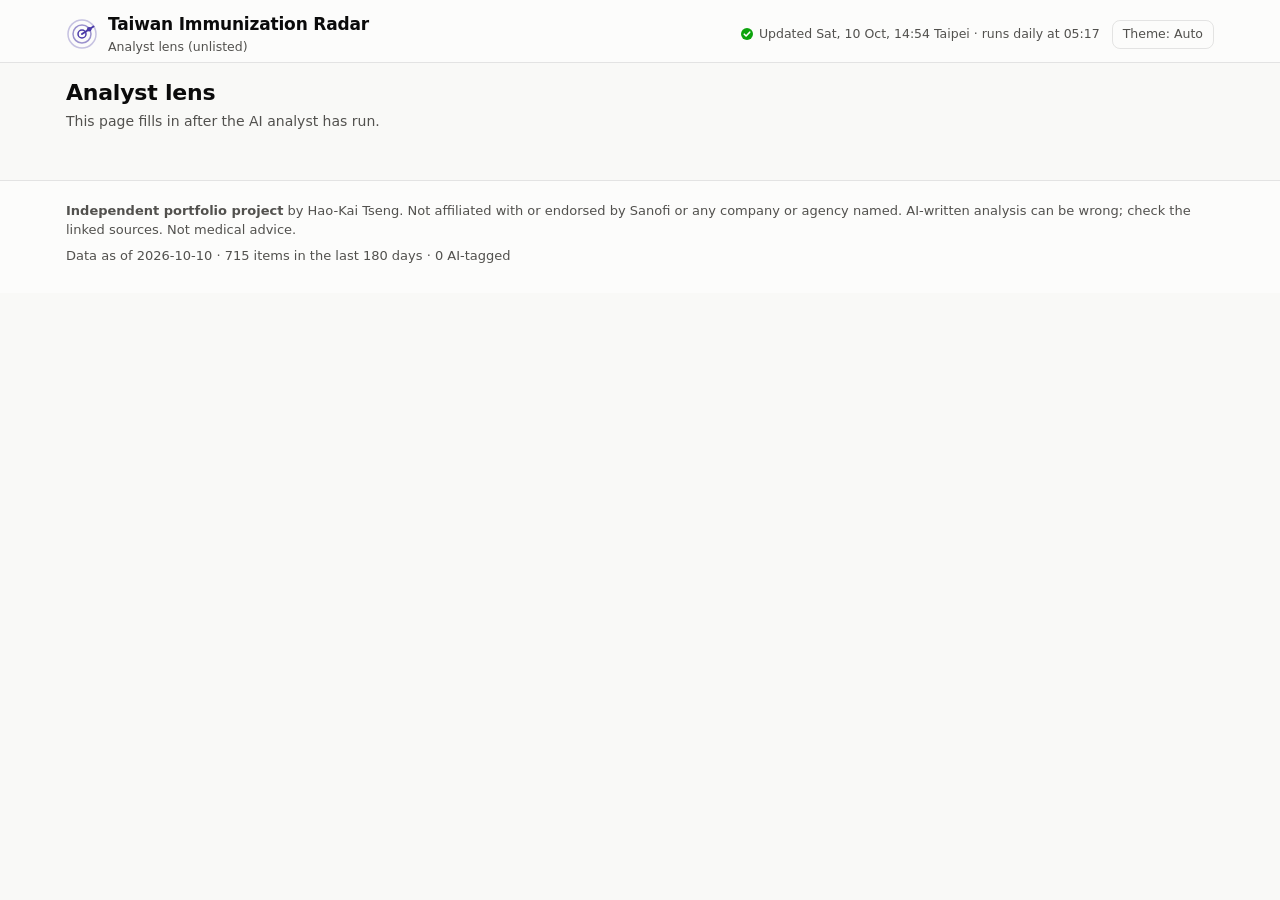
==== site/lens/index.html @ 83f4782b "Taiwan Immunization Radar: pipeline, static site and daily workflow Collectors for Taiwan CDC, TFDA," ====
<!doctype html>
<html lang="en">
<head>
<meta charset="utf-8">
<meta name="viewport" content="width=device-width, initial-scale=1">
<meta name="robots" content="noindex, nofollow">
<title>Analyst lens · Taiwan Immunization Radar</title>
<link rel="stylesheet" href="../style.css">
</head>
<body data-page="lens">
<header class="site-header">
  <div class="wrap header-row">
    <a class="brand" href="../" aria-label="Taiwan Immunization Radar, public dashboard">
      <svg class="brand-mark" viewBox="0 0 32 32" aria-hidden="true">
        <circle cx="16" cy="16" r="14" fill="none" stroke="currentColor" stroke-width="1.5" opacity=".3"/>
        <circle cx="16" cy="16" r="9" fill="none" stroke="currentColor" stroke-width="1.5" opacity=".55"/>
        <circle cx="16" cy="16" r="4" fill="none" stroke="currentColor" stroke-width="1.5"/>
        <path d="M16 16 L27.5 8.5" stroke="currentColor" stroke-width="2" stroke-linecap="round"/>
        <circle cx="23.2" cy="11.3" r="2.3" fill="currentColor"/>
      </svg>
      <span>
        <span class="brand-name">Taiwan Immunization Radar</span>
        <span class="brand-sub">Analyst lens (unlisted)</span>
      </span>
    </a>
    <div class="header-meta">
      <span class="updated" id="updated"></span>
      <button class="btn-ghost" id="theme-btn" type="button">Theme: Auto</button>
    </div>
  </div>
</header>

<main class="wrap" id="main">
  <noscript><p class="card">This page needs JavaScript.</p></noscript>
  <p class="card" id="load-error" hidden>Could not load today’s data file. Please try again later.</p>
  <section id="view-lens" aria-label="Analyst lens"></section>
</main>

<footer class="site-footer">
  <div class="wrap">
    <p><strong>Independent portfolio project</strong> by Hao-Kai Tseng. Not affiliated with or endorsed by Sanofi or any company or agency named. AI-written analysis can be wrong; check the linked sources. Not medical advice.</p>
    <p id="footer-meta"></p>
  </div>
</footer>

<div id="tip" role="tooltip" hidden></div>
<script src="../app.js"></script>
</body>
</html>
---- site/style.css ----
/* =========================================================
   Tokens. Chart colours come from the validated reference
   palette (dataviz skill); dark values are selected steps,
   not an automatic flip.
   ========================================================= */
:root {
  color-scheme: light;
  --page: #f9f9f7;
  --surface: #fcfcfb;
  --surface-2: #f0efec;
  --text-1: #0b0b0b;
  --text-2: #52514e;
  --text-3: #898781;
  --grid: #e1e0d9;
  --axis: #c3c2b7;
  --border: rgba(11, 11, 11, 0.10);
  --accent: #4a3aa7;
  --accent-ink: #ffffff;
  --accent-wash: rgba(74, 58, 167, 0.08);
  /* vaccine groups: categorical slots 1-6, fixed order */
  --s-flu: #2a78d6;
  --s-enh: #eb6834;
  --s-adj: #1baf7a;
  --s-hd: #eda100;
  --s-rsv: #e87ba4;
  --s-tdap: #008300;
  /* stance: diverging blue <-> red, neutral gray midpoint */
  --st-opp: #e34948;
  --st-hes: #ef9b9a;
  --st-neu: #c3c2b7;
  --st-acc: #86b6ef;
  --st-adv: #256abf;
  /* sequential blue, low -> high */
  --seq-0: #cde2fb; --seq-1: #9ec5f4; --seq-2: #6da7ec; --seq-3: #3987e5;
  --seq-4: #256abf; --seq-5: #184f95; --seq-6: #0d366b;
  --seq-ink-0: #0b0b0b; --seq-ink-1: #0b0b0b; --seq-ink-2: #0b0b0b; --seq-ink-3: #0b0b0b;
  --seq-ink-4: #ffffff; --seq-ink-5: #ffffff; --seq-ink-6: #ffffff;
  /* status: fixed, always with icon + label */
  --good: #0ca30c; --warning: #fab219; --serious: #ec835a; --critical: #d03b3b;
  --good-text: #006300; --bad-text: #d03b3b;
  --tip-shadow: 0 8px 28px rgba(11, 11, 11, 0.14);
}
@media (prefers-color-scheme: dark) {
  :root:where(:not([data-theme="light"])) {
    color-scheme: dark;
    --page: #0d0d0d; --surface: #1a1a19; --surface-2: #242423;
    --text-1: #ffffff; --text-2: #c3c2b7; --text-3: #898781;
    --grid: #2c2c2a; --axis: #383835; --border: rgba(255, 255, 255, 0.10);
    --accent: #9085e9; --accent-ink: #0d0d0d; --accent-wash: rgba(144, 133, 233, 0.14);
    --s-flu: #3987e5; --s-enh: #d95926; --s-adj: #199e70; --s-hd: #c98500; --s-rsv: #d55181; --s-tdap: #008300;
    --st-opp: #e66767; --st-hes: #804140; --st-neu: #52514e; --st-acc: #184f95; --st-adv: #5598e7;
    --seq-0: #0d366b; --seq-1: #184f95; --seq-2: #256abf; --seq-3: #3987e5;
    --seq-4: #6da7ec; --seq-5: #9ec5f4; --seq-6: #cde2fb;
    --seq-ink-0: #ffffff; --seq-ink-1: #ffffff; --seq-ink-2: #ffffff; --seq-ink-3: #0b0b0b;
    --seq-ink-4: #0b0b0b; --seq-ink-5: #0b0b0b; --seq-ink-6: #0b0b0b;
    --good-text: #0ca30c; --bad-text: #e66767;
    --tip-shadow: 0 8px 28px rgba(0, 0, 0, 0.5);
  }
}
:root[data-theme="dark"] {
  color-scheme: dark;
  --page: #0d0d0d; --surface: #1a1a19; --surface-2: #242423;
  --text-1: #ffffff; --text-2: #c3c2b7; --text-3: #898781;
  --grid: #2c2c2a; --axis: #383835; --border: rgba(255, 255, 255, 0.10);
  --accent: #9085e9; --accent-ink: #0d0d0d; --accent-wash: rgba(144, 133, 233, 0.14);
  --s-flu: #3987e5; --s-enh: #d95926; --s-adj: #199e70; --s-hd: #c98500; --s-rsv: #d55181; --s-tdap: #008300;
  --st-opp: #e66767; --st-hes: #804140; --st-neu: #52514e; --st-acc: #184f95; --st-adv: #5598e7;
  --seq-0: #0d366b; --seq-1: #184f95; --seq-2: #256abf; --seq-3: #3987e5;
  --seq-4: #6da7ec; --seq-5: #9ec5f4; --seq-6: #cde2fb;
  --seq-ink-0: #ffffff; --seq-ink-1: #ffffff; --seq-ink-2: #ffffff; --seq-ink-3: #0b0b0b;
  --seq-ink-4: #0b0b0b; --seq-ink-5: #0b0b0b; --seq-ink-6: #0b0b0b;
  --good-text: #0ca30c; --bad-text: #e66767;
  --tip-shadow: 0 8px 28px rgba(0, 0, 0, 0.5);
}

/* ---------- base ---------- */
*, *::before, *::after { box-sizing: border-box; }
[hidden] { display: none !important; }
html { -webkit-text-size-adjust: 100%; }
body {
  margin: 0;
  background: var(--page);
  color: var(--text-1);
  font: 15px/1.5 system-ui, -apple-system, "Segoe UI", "Noto Sans TC", "PingFang TC", "Microsoft JhengHei", sans-serif;
}
a { color: var(--accent); text-underline-offset: 2px; }
h1, h2, h3, h4, p { margin: 0; }
h1, h2, h3, h4 { line-height: 1.25; }
button { font: inherit; }
:focus-visible { outline: 2px solid var(--accent); outline-offset: 2px; }
.wrap { max-width: 1180px; margin: 0 auto; padding: 0 16px; }
.muted { color: var(--text-2); }
.small { font-size: 12.5px; }

/* ---------- header ---------- */
.site-header { position: sticky; top: 0; z-index: 20; background: var(--surface); border-bottom: 1px solid var(--border); }
.header-row { display: flex; flex-wrap: wrap; align-items: center; justify-content: space-between; gap: 8px 16px; padding-top: 12px; padding-bottom: 6px; }
.brand { display: flex; align-items: center; gap: 10px; color: var(--text-1); text-decoration: none; min-width: 0; }
.brand-mark { width: 32px; height: 32px; flex: none; color: var(--accent); }
.brand-name { display: block; font-size: 17px; font-weight: 700; letter-spacing: -0.01em; }
.brand-sub { display: block; font-size: 12.5px; color: var(--text-2); }
.header-meta { display: flex; flex-wrap: wrap; align-items: center; gap: 6px 12px; font-size: 12.5px; color: var(--text-2); }
.updated { display: inline-flex; align-items: center; gap: 6px; }
.tabs { display: flex; gap: 2px; overflow-x: auto; scrollbar-width: none; }
.tabs::-webkit-scrollbar { display: none; }
.tabs button {
  appearance: none; background: none; border: 0; border-bottom: 2px solid transparent;
  padding: 9px 12px 10px; font-size: 14px; color: var(--text-2); cursor: pointer; white-space: nowrap;
}
.tabs button:hover { color: var(--text-1); }
.tabs button[aria-selected="true"] { color: var(--text-1); border-bottom-color: var(--accent); font-weight: 600; }
.status-strip { display: flex; align-items: center; gap: 6px; overflow-x: auto; padding-top: 12px; padding-bottom: 2px; }
.strip-label { font-size: 12px; color: var(--text-2); white-space: nowrap; margin-right: 2px; }
.src-chip {
  display: inline-flex; align-items: center; gap: 5px; white-space: nowrap;
  font-size: 12px; color: var(--text-2); background: var(--surface);
  border: 1px solid var(--border); border-radius: 999px; padding: 3px 9px 3px 6px;
}
.src-stale { color: var(--text-1); font-weight: 600; }
.status-icon { flex: none; display: block; }
@media (max-width: 700px) {
  .site-header { position: static; }
  .header-meta { width: 100%; justify-content: space-between; flex-wrap: nowrap; }
  .hide-sm { display: none; }
}

/* ---------- buttons, filters ---------- */
.btn-ghost {
  appearance: none; background: transparent; color: var(--text-2);
  border: 1px solid var(--border); border-radius: 8px; padding: 4px 10px;
  font-size: 12.5px; cursor: pointer; white-space: nowrap;
}
.btn-ghost:hover { background: var(--surface-2); color: var(--text-1); }
.btn-ghost[aria-pressed="true"] { background: var(--accent-wash); border-color: var(--accent); color: var(--text-1); }
.filters { display: flex; flex-wrap: wrap; align-items: center; gap: 10px 22px; }
.filter { display: flex; flex-wrap: wrap; align-items: center; gap: 8px; }
.filter-label { font-size: 12.5px; color: var(--text-2); }
.seg { display: inline-flex; flex-wrap: wrap; background: var(--surface); border: 1px solid var(--border); border-radius: 9px; padding: 2px; }
.seg button { appearance: none; border: 0; background: none; font-size: 13px; color: var(--text-2); padding: 4px 10px; border-radius: 7px; cursor: pointer; }
.seg button:hover { color: var(--text-1); }
.seg button[aria-checked="true"] { background: var(--accent); color: var(--accent-ink); }
.chips { display: flex; flex-wrap: wrap; gap: 6px; }
.chip {
  appearance: none; display: inline-flex; align-items: center; gap: 6px; cursor: pointer;
  font-size: 13px; color: var(--text-2); background: var(--surface);
  border: 1px solid var(--border); border-radius: 999px; padding: 4px 11px;
}
.chip:hover { color: var(--text-1); }
.chip[aria-pressed="true"] { color: var(--text-1); background: var(--accent-wash); border-color: var(--accent); }
.dot { display: inline-block; width: 8px; height: 8px; border-radius: 50%; flex: none; }
select {
  font: inherit; font-size: 13px; color: var(--text-1); background: var(--surface);
  border: 1px solid var(--border); border-radius: 8px; padding: 4px 8px;
}

/* ---------- layout + cards ---------- */
main.wrap { padding-top: 16px; padding-bottom: 48px; }
main > section { display: grid; gap: 16px; }
.view-head h2 { font-size: 22px; font-weight: 700; letter-spacing: -0.01em; }
.view-head p { margin-top: 4px; font-size: 14px; max-width: 80ch; }
.card { background: var(--surface); border: 1px solid var(--border); border-radius: 12px; padding: 16px 18px; min-width: 0; }
.card-head { display: flex; align-items: flex-start; justify-content: space-between; gap: 12px; margin-bottom: 12px; }
.card-title { font-size: 15px; font-weight: 650; }
.card-sub { font-size: 13px; color: var(--text-2); margin-top: 3px; max-width: 72ch; }
.grid-2 { display: grid; gap: 16px; grid-template-columns: repeat(2, minmax(0, 1fr)); align-items: start; }
.grid-3 { display: grid; gap: 16px; grid-template-columns: repeat(3, minmax(0, 1fr)); align-items: start; }
.stack { display: grid; gap: 16px; align-content: start; }
@media (max-width: 1000px) { .grid-3 { grid-template-columns: 1fr; } }
@media (max-width: 900px) { .grid-2 { grid-template-columns: 1fr; } }
.pill { display: inline-flex; align-items: center; font-size: 11.5px; color: var(--text-2); border: 1px solid var(--border); border-radius: 999px; padding: 1px 8px; white-space: nowrap; }
.tag { font-size: 12.5px; color: var(--text-2); }
.empty { padding: 28px 8px; text-align: center; }
.empty-title { font-weight: 600; margin-bottom: 4px; }

/* ---------- badges ---------- */
.type {
  display: inline-flex; align-items: center; gap: 5px; white-space: nowrap;
  font-size: 11px; font-weight: 700; letter-spacing: 0.05em; text-transform: uppercase;
  color: var(--text-1); background: var(--surface-2); border: 1px solid transparent; border-radius: 999px; padding: 1px 8px;
}
.type .glyph { font-size: 9px; color: var(--text-2); }
.type-signal { background: transparent; border: 1px dashed var(--axis); }
.vac { display: inline-flex; align-items: center; gap: 5px; font-size: 12.5px; color: var(--text-1); white-space: nowrap; }
.meta-row { display: flex; flex-wrap: wrap; align-items: center; gap: 6px 10px; font-size: 12.5px; color: var(--text-2); }
.status { display: inline-flex; align-items: center; gap: 5px; font-size: 12.5px; white-space: nowrap; color: var(--text-1); }

/* ---------- daily brief ---------- */
.brief { padding: 18px 20px 16px; }
.brief-list { list-style: none; margin: 0; padding: 0; }
.brief-item { padding: 14px 0; border-top: 1px solid var(--grid); }
.brief-item:first-child { border-top: 0; padding-top: 2px; }
.brief-h { font-size: 16px; font-weight: 650; margin-top: 7px; }
.zh { font-size: 13.5px; color: var(--text-2); margin-top: 2px; }
.why { font-size: 14px; margin-top: 6px; max-width: 82ch; }
.why strong { font-weight: 600; }
.src { font-size: 12.5px; color: var(--text-2); margin-top: 6px; }
.signal-note { font-size: 12px; color: var(--text-2); margin-top: 3px; font-style: italic; }
.brief .card-sub { max-width: none; }
.brief-body { display: grid; grid-template-columns: minmax(0, 1.75fr) minmax(0, 1fr); gap: 28px; align-items: start; }
.brief-aside { display: grid; gap: 20px; border-left: 1px solid var(--grid); padding-left: 24px; }
.brief-aside h3 { font-size: 13px; font-weight: 650; color: var(--text-2); margin-bottom: 8px; }
.watch ul { margin: 0; padding-left: 18px; display: grid; gap: 8px; font-size: 13.5px; }
.watch-when { font-weight: 600; }
details { border-top: 1px solid var(--grid); padding: 9px 0; font-size: 13.5px; }
details:first-of-type { border-top: 0; padding-top: 0; }
summary { cursor: pointer; font-weight: 600; }
details p { margin-top: 6px; }
.brief-more { display: none; margin: 2px 0 12px; }
@media (max-width: 900px) {
  .brief-body { grid-template-columns: 1fr; gap: 6px; }
  .brief-aside { border-left: 0; padding-left: 0; border-top: 1px solid var(--grid); padding-top: 14px; }
}
@media (max-width: 700px) {
  .brief:not(.expanded) .brief-item:nth-child(n+4) { display: none; }
  .brief:not(.expanded) .brief-more { display: inline-flex; }
}

/* ---------- KPI tiles ---------- */
.kpis { display: grid; gap: 16px; grid-template-columns: repeat(4, minmax(0, 1fr)); }
.attn { display: grid; gap: 16px; grid-template-columns: repeat(auto-fit, minmax(160px, 1fr)); }
@media (max-width: 980px) { .kpis { grid-template-columns: repeat(2, minmax(0, 1fr)); } }
@media (max-width: 480px) { .kpis, .attn { gap: 10px; } .attn { grid-template-columns: repeat(2, minmax(0, 1fr)); } .kpi { padding: 12px 12px; } .kpi-value { font-size: 26px; } }
@media (max-width: 330px) { .kpis, .attn { grid-template-columns: 1fr; } }
.chips-inline { display: inline-flex; flex-wrap: wrap; gap: 2px 10px; }
.kpi { padding: 14px 16px; }
.kpi-label { font-size: 13px; color: var(--text-2); }
.kpi-row { display: flex; flex-wrap: wrap; align-items: flex-end; justify-content: space-between; gap: 4px 8px; margin-top: 4px; }
.kpi-value { font-size: 30px; font-weight: 650; letter-spacing: -0.02em; line-height: 1.1; }
.kpi-delta { font-size: 12.5px; margin-top: 6px; color: var(--text-2); }
.kpi-delta.good { color: var(--good-text); }
.kpi-delta.bad { color: var(--bad-text); }
.kpi-sub { font-size: 12px; color: var(--text-2); margin-top: 2px; }
.spark { display: block; flex: none; }
.spark-line { fill: none; stroke: var(--text-3); stroke-width: 1.5; stroke-linejoin: round; stroke-linecap: round; }
.spark-end { fill: var(--accent); stroke: var(--surface); stroke-width: 1.5; }

/* ---------- charts ---------- */
.legend { display: flex; flex-wrap: wrap; gap: 6px 14px; font-size: 12.5px; color: var(--text-2); margin-bottom: 8px; }
.legend-item { display: inline-flex; align-items: center; gap: 6px; }
.key-line { display: inline-block; width: 16px; height: 2px; border-radius: 1px; }
.key-rect { display: inline-block; width: 12px; height: 12px; border-radius: 3px; }
.legend-hint { color: var(--text-2); margin-left: auto; }
.chart-host { min-width: 0; }
.chart { display: block; overflow: visible; font-size: 11px; }
.chart .tick { fill: var(--text-3); font-variant-numeric: tabular-nums; }
.chart .grid-line { stroke: var(--grid); stroke-width: 1; shape-rendering: crispEdges; }
.chart .axis-line { stroke: var(--axis); stroke-width: 1; shape-rendering: crispEdges; }
.chart .line { fill: none; stroke-width: 2; stroke-linejoin: round; stroke-linecap: round; }
.chart .dot-ring { stroke: var(--surface); stroke-width: 2; }
.chart .crosshair { stroke: var(--text-3); stroke-width: 1; shape-rendering: crispEdges; pointer-events: none; }
.chart .event-line { stroke: var(--text-3); stroke-width: 1; opacity: 0.55; shape-rendering: crispEdges; }
.chart .event-link { stroke: var(--text-3); stroke-width: 1; fill: none; opacity: 0.8; }
.chart .event-badge { cursor: default; outline: none; }
.chart .event-badge circle { fill: var(--text-2); stroke: var(--surface); stroke-width: 2; }
.chart .event-badge text { fill: var(--surface); font-size: 10px; font-weight: 700; pointer-events: none; }
.chart .event-badge:hover circle, .chart .event-badge:focus circle { fill: var(--accent); }
.chart .leader { fill: none; stroke-width: 1; }
.chart .end-label { font-size: 12px; }
.chart .end-name { fill: var(--text-1); font-weight: 600; }
.chart .end-val { fill: var(--text-2); font-variant-numeric: tabular-nums; }
.chart .row-label { fill: var(--text-1); font-size: 12.5px; }
.chart .bar-val { fill: var(--text-2); font-size: 12px; font-variant-numeric: tabular-nums; }
.chart .seg-mark { outline: none; }
.chart .seg-mark:hover, .chart .seg-mark:focus { filter: brightness(1.1); }
.chart .seg-mark:focus-visible { stroke: var(--text-1); stroke-width: 2; }
.chart:focus-visible { outline: 2px solid var(--accent); outline-offset: 4px; border-radius: 4px; }
.chart .quad-label { fill: var(--text-2); font-size: 11px; font-weight: 600; letter-spacing: 0.04em; text-transform: uppercase; }
.chart .axis-title { fill: var(--text-2); font-size: 12px; }
.chart .mark { fill: var(--text-2); stroke: var(--surface); stroke-width: 2; paint-order: stroke; }
.chart .pt { outline: none; cursor: default; }
.chart .pt:hover .mark, .chart .pt:focus .mark { fill: var(--accent); }
.chart .hit { fill: transparent; }
.chart .pt-label { fill: var(--text-1); font-size: 11.5px; }
.event-list {
  list-style: none; margin: 12px 0 0; padding: 10px 0 0; border-top: 1px solid var(--grid);
  display: grid; grid-template-columns: repeat(auto-fill, minmax(270px, 1fr)); gap: 6px 20px;
  font-size: 12.5px; color: var(--text-2);
}
.event-list li { display: flex; gap: 8px; align-items: baseline; }
.ev-n {
  flex: none; display: inline-grid; place-items: center; width: 18px; height: 18px; border-radius: 50%;
  background: var(--text-2); color: var(--surface); font-size: 10px; font-weight: 700;
}
.ev-date { font-weight: 600; color: var(--text-1); }
.chart-note { display: flex; align-items: center; gap: 6px; font-size: 12px; color: var(--text-2); margin-top: 10px; }

/* heatmap */
.heat-scroll { overflow-x: auto; }
.heat { display: grid; gap: 2px; min-width: 430px; }
.heat-col { font-size: 12px; color: var(--text-2); text-align: center; padding: 0 2px 6px; align-self: end; }
.heat-row { display: flex; align-items: center; padding-right: 10px; font-size: 13px; }
.heat-cell {
  display: grid; place-items: center; height: 40px; border-radius: 4px;
  font-size: 12.5px; font-weight: 500; font-variant-numeric: tabular-nums;
}
.heat-cell:hover, .heat-cell:focus-visible { outline: 2px solid var(--text-1); outline-offset: -2px; }
.scale { display: flex; flex-wrap: wrap; align-items: flex-start; gap: 6px 10px; margin-top: 12px; font-size: 12px; color: var(--text-2); }
.scale-steps { display: flex; gap: 2px; }
.scale-step { display: grid; gap: 3px; width: 30px; font-size: 11px; font-variant-numeric: tabular-nums; }
.scale-step span { display: block; height: 10px; border-radius: 2px; }

/* tables */
.table-wrap { overflow-x: auto; }
.data-table { width: 100%; border-collapse: collapse; font-size: 13px; }
.data-table th, .data-table td { text-align: left; padding: 7px 10px; border-bottom: 1px solid var(--grid); vertical-align: top; }
.data-table thead th { font-size: 12px; font-weight: 600; color: var(--text-2); border-bottom-color: var(--axis); white-space: nowrap; }
.data-table tbody th { font-weight: 500; }
.data-table .num { text-align: right; font-variant-numeric: tabular-nums; white-space: nowrap; }
.narr-table { min-width: 760px; }
.narr-table td, .narr-table th { vertical-align: middle; }
.narr-title { font-weight: 600; }
.narr-para { font-size: 12.5px; color: var(--text-2); margin-top: 2px; max-width: 56ch; font-weight: 400; }
.narr-ch { font-size: 12px; color: var(--text-2); margin-top: 2px; font-weight: 400; }
.net { display: inline-flex; align-items: center; gap: 6px; white-space: nowrap; font-size: 12.5px; color: var(--text-2); font-variant-numeric: tabular-nums; }
.netbar { display: block; }
.narr-cards { display: none; list-style: none; margin: 0; padding: 0; }
.narr-cards > li { display: grid; gap: 4px; padding: 12px 0; border-top: 1px solid var(--grid); }
.narr-cards > li:first-child { border-top: 0; padding-top: 0; }
.narr-foot { display: flex; flex-wrap: wrap; align-items: center; gap: 6px 14px; margin-top: 4px; }
@media (max-width: 700px) { .narr-wide { display: none; } .narr-cards { display: grid; } }
.pt-key { list-style: none; margin: 12px 0 0; padding: 10px 0 0; border-top: 1px solid var(--grid); display: grid; grid-template-columns: repeat(2, minmax(0, 1fr)); gap: 4px 12px; font-size: 12.5px; color: var(--text-2); }
.pt-key b { color: var(--text-1); font-variant-numeric: tabular-nums; margin-right: 4px; }

/* tooltip */
#tip {
  position: fixed; z-index: 60; pointer-events: none; max-width: 300px;
  background: var(--surface); color: var(--text-1); border: 1px solid var(--border);
  border-radius: 8px; box-shadow: var(--tip-shadow); padding: 8px 10px; font-size: 12.5px;
}
.tip-title { color: var(--text-2); font-size: 12px; margin-bottom: 4px; }
.tip-row { display: flex; align-items: center; gap: 8px; line-height: 1.55; }
.tip-key { flex: none; width: 12px; height: 3px; border-radius: 2px; }
.tip-row strong { font-variant-numeric: tabular-nums; font-weight: 650; }
.tip-label { color: var(--text-2); }

/* ---------- policy ---------- */
.grid-policy { display: grid; gap: 16px; grid-template-columns: minmax(0, 2fr) minmax(0, 1fr); align-items: start; }
@media (max-width: 900px) { .grid-policy { grid-template-columns: 1fr; } }
.timeline { list-style: none; margin: 0; padding: 0; }
.tl-item { display: grid; grid-template-columns: 58px minmax(0, 1fr); gap: 12px; padding: 14px 0; border-top: 1px solid var(--grid); }
.tl-item:first-child { border-top: 0; padding-top: 2px; }
.tl-date { font-size: 13px; font-weight: 650; padding-top: 1px; }
.tl-title { font-size: 15px; font-weight: 650; margin-top: 7px; }
.watch-list { list-style: none; margin: 0; padding: 0; display: grid; gap: 12px; font-size: 13.5px; }
.watch-list li { display: grid; grid-template-columns: 64px minmax(0, 1fr); gap: 10px; }
.count-list { list-style: none; margin: 0; padding: 0; display: grid; gap: 8px; font-size: 13.5px; }
.count-list li { display: flex; justify-content: space-between; gap: 10px; border-bottom: 1px solid var(--grid); padding-bottom: 8px; }
.count-list li:last-child { border-bottom: 0; padding-bottom: 0; }
.count-list .num { font-variant-numeric: tabular-nums; font-weight: 600; }

/* ---------- social ---------- */
.feed { list-style: none; margin: 0; padding: 0; }
.feed > li { padding: 11px 0; border-top: 1px solid var(--grid); font-size: 13.5px; display: grid; gap: 4px; }
.feed > li:first-child { border-top: 0; padding-top: 0; }
.voices { display: grid; gap: 12px; grid-template-columns: repeat(auto-fill, minmax(260px, 1fr)); }
.voice { background: var(--surface-2); border-radius: 10px; padding: 12px 14px; }
.voice p { font-size: 14px; margin-top: 7px; }

/* ---------- methodology ---------- */
.pipeline { list-style: none; margin: 4px 0 0; padding: 0; display: grid; gap: 10px; grid-template-columns: repeat(6, minmax(0, 1fr)); }
@media (max-width: 1000px) { .pipeline { grid-template-columns: repeat(3, minmax(0, 1fr)); } }
@media (max-width: 560px) { .pipeline { grid-template-columns: 1fr; } }
.pipeline li { display: grid; align-content: start; gap: 4px; background: var(--surface-2); border-radius: 10px; padding: 12px; font-size: 13px; color: var(--text-2); }
.pipeline strong { font-size: 14px; color: var(--text-1); }
.step-n { display: grid; place-items: center; width: 22px; height: 22px; border-radius: 50%; background: var(--accent); color: var(--accent-ink); font-size: 12px; font-weight: 700; }
.defs { margin: 0; }
.defs dt { font-size: 14px; font-weight: 650; margin-top: 14px; }
.defs dt:first-child { margin-top: 0; }
.defs dd { margin: 4px 0 0; font-size: 13.5px; color: var(--text-2); }
.plain { margin: 0; padding-left: 18px; display: grid; gap: 7px; font-size: 13.5px; }

/* ---------- lens ---------- */
.lens-banner {
  display: flex; flex-wrap: wrap; align-items: center; justify-content: space-between; gap: 6px 16px;
  background: var(--accent-wash); border: 1px solid var(--accent); border-radius: 12px; padding: 12px 16px; font-size: 13.5px;
}
.product-head { display: flex; align-items: flex-start; justify-content: space-between; gap: 10px; }
.product dl { margin: 12px 0 0; display: grid; gap: 11px; }
.product dt { font-size: 11.5px; font-weight: 700; letter-spacing: 0.05em; text-transform: uppercase; color: var(--text-2); }
.product dd { margin: 3px 0 0; font-size: 13.5px; }
.who { display: flex; flex-wrap: wrap; gap: 6px; }
.basis { font-size: 12px; color: var(--text-2); margin-top: 12px; border-top: 1px solid var(--grid); padding-top: 10px; }
.grid-lens { display: grid; gap: 16px; grid-template-columns: minmax(0, 1.45fr) minmax(0, 1fr); align-items: start; }
@media (max-width: 900px) { .grid-lens { grid-template-columns: 1fr; } }
body.is-lens .tabs, body.is-lens #status-strip { display: none; }

/* ---------- footer ---------- */
.site-footer { border-top: 1px solid var(--border); background: var(--surface); padding: 20px 0 28px; font-size: 13px; color: var(--text-2); }
.site-footer p + p { margin-top: 6px; }
.heat-empty { background: var(--surface-2); color: var(--text-3); }
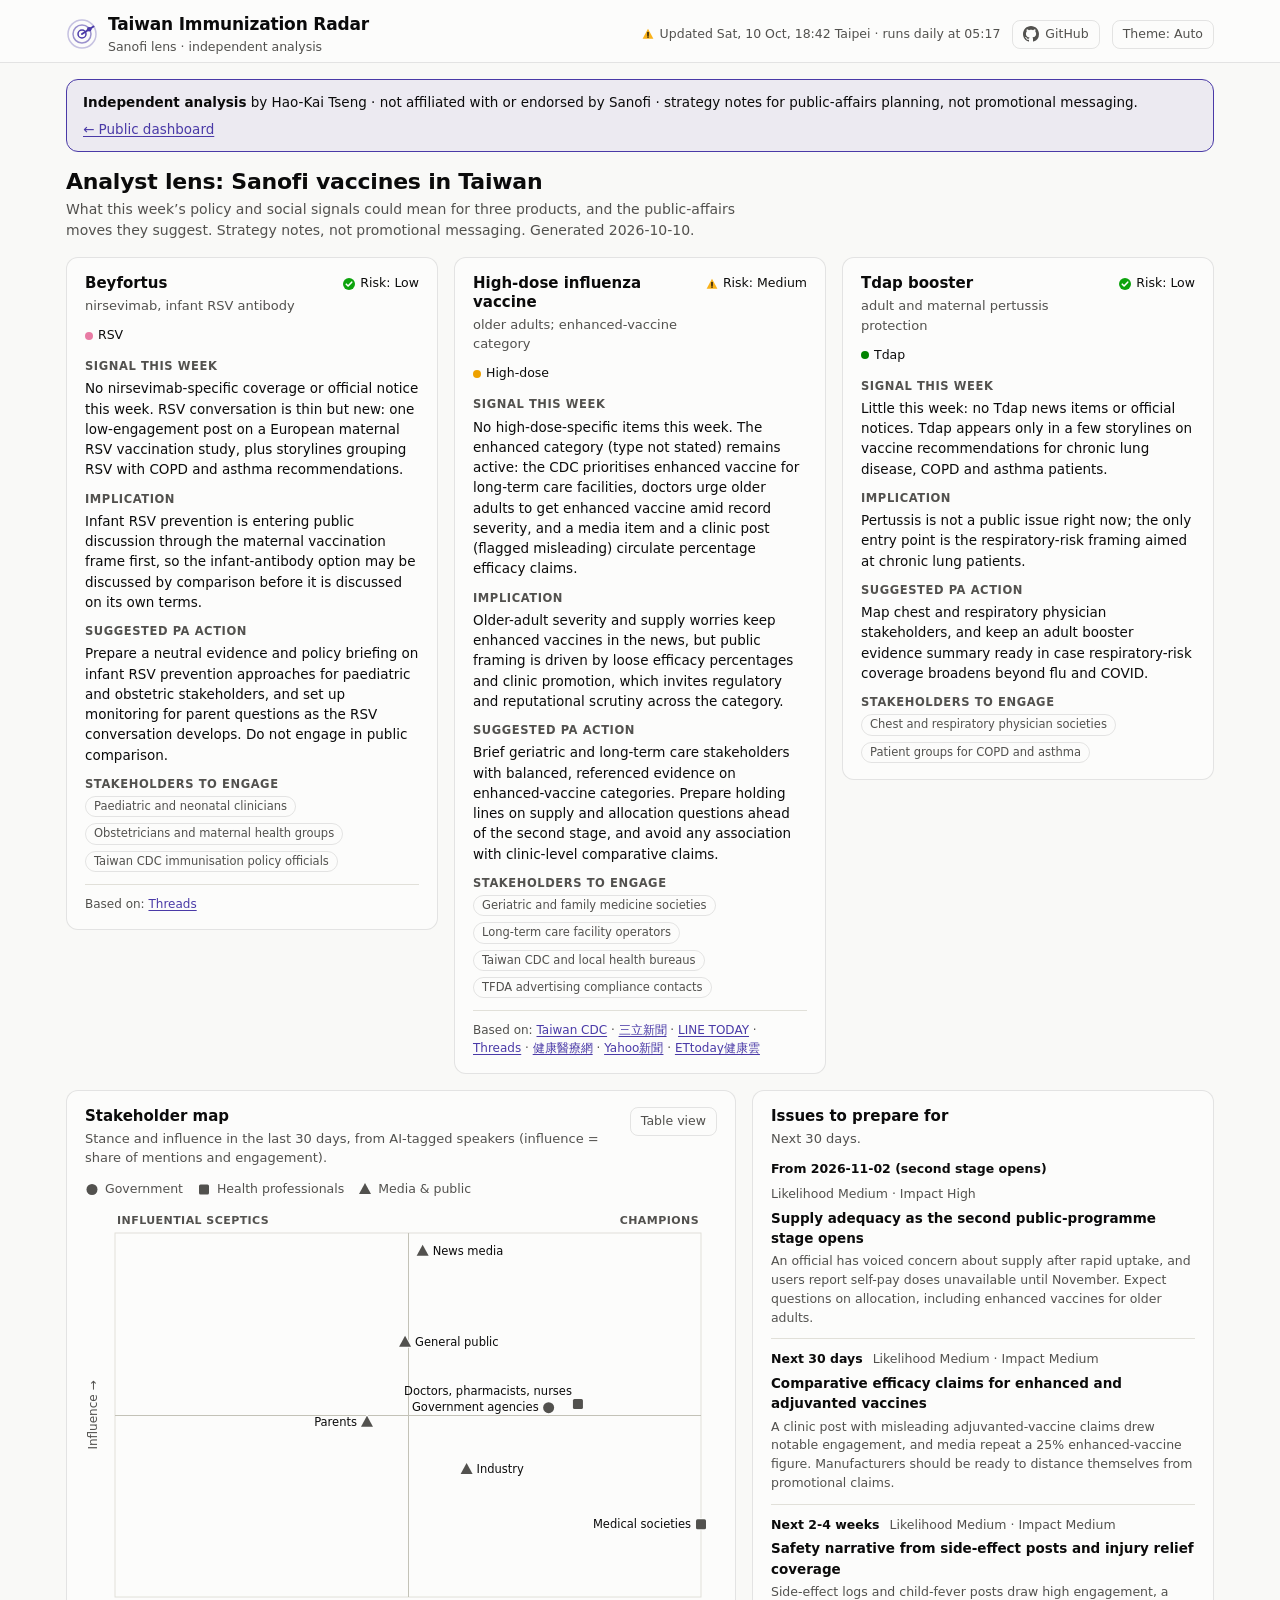
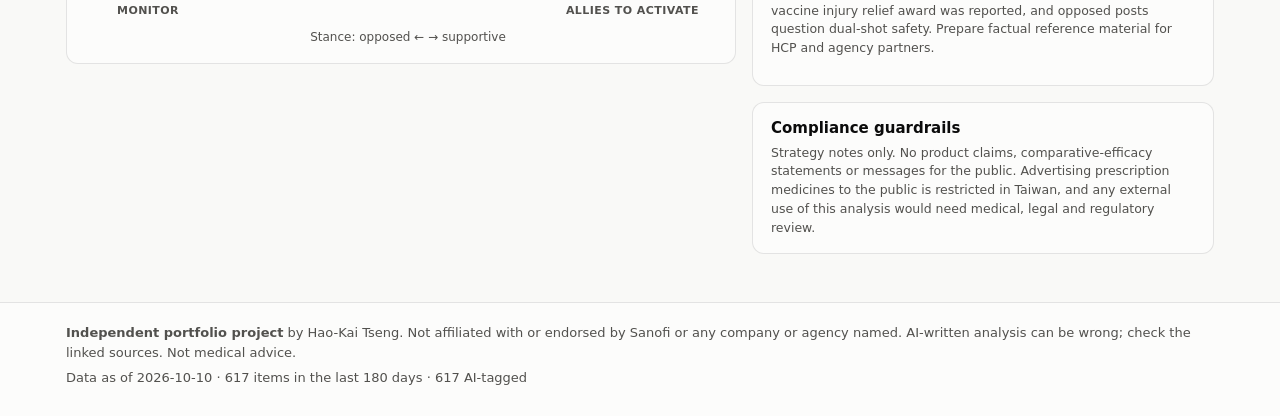
==== commit 8b9bbfd1: "Link the Sanofi lens from a top banner; add GitHub button; deploy on site changes - Purple top banne" ====
--- a/site/lens/index.html
+++ b/site/lens/index.html
@@ -4,7 +4,7 @@
 <meta charset="utf-8">
 <meta name="viewport" content="width=device-width, initial-scale=1">
 <meta name="robots" content="noindex, nofollow">
-<title>Analyst lens · Taiwan Immunization Radar</title>
+<title>Sanofi lens · Taiwan Immunization Radar</title>
 <link rel="stylesheet" href="../style.css">
 </head>
 <body data-page="lens">
@@ -20,11 +20,15 @@
       </svg>
       <span>
         <span class="brand-name">Taiwan Immunization Radar</span>
-        <span class="brand-sub">Analyst lens (unlisted)</span>
+        <span class="brand-sub">Sanofi lens · independent analysis</span>
       </span>
     </a>
     <div class="header-meta">
       <span class="updated" id="updated"></span>
+      <a class="btn-ghost gh-link" href="https://github.com/haokaitseng/sanofi_taiwan_immunization_radar" target="_blank" rel="noopener noreferrer" aria-label="Source code on GitHub (opens in a new tab)">
+        <svg viewBox="0 0 16 16" aria-hidden="true"><path d="M8 0C3.58 0 0 3.58 0 8c0 3.54 2.29 6.53 5.47 7.59.4.07.55-.17.55-.38 0-.19-.01-.82-.01-1.49-2.01.37-2.53-.49-2.69-.94-.09-.23-.48-.94-.82-1.13-.28-.15-.68-.52-.01-.53.63-.01 1.08.58 1.23.82.72 1.21 1.87.87 2.33.66.07-.52.28-.87.51-1.07-1.78-.2-3.64-.89-3.64-3.95 0-.87.31-1.59.82-2.15-.08-.2-.36-1.02.08-2.12 0 0 .67-.21 2.2.82.64-.18 1.32-.27 2-.27.68 0 1.36.09 2 .27 1.53-1.04 2.2-.82 2.2-.82.44 1.1.16 1.92.08 2.12.51.56.82 1.27.82 2.15 0 3.07-1.87 3.75-3.65 3.95.29.25.54.73.54 1.48 0 1.07-.01 1.93-.01 2.2 0 .21.15.46.55.38A8.013 8.013 0 0016 8c0-4.42-3.58-8-8-8z"/></svg>
+        <span class="hide-sm">GitHub</span>
+      </a>
       <button class="btn-ghost" id="theme-btn" type="button">Theme: Auto</button>
     </div>
   </div>
--- a/site/style.css
+++ b/site/style.css
@@ -388,3 +388,23 @@
 .site-footer { border-top: 1px solid var(--border); background: var(--surface); padding: 20px 0 28px; font-size: 13px; color: var(--text-2); }
 .site-footer p + p { margin-top: 6px; }
 .heat-empty { background: var(--surface-2); color: var(--text-3); }
+
+/* ---------- top banner: link to the Sanofi lens ---------- */
+.top-banner { background: #7A00E6; color: #ffffff; font-size: 13px; }   /* Sanofi purple; white text 7.1:1 */
+.top-banner .wrap { display: flex; flex-wrap: wrap; align-items: center; gap: 2px 14px; padding-top: 7px; padding-bottom: 7px; }
+.top-banner a { color: inherit; font-weight: 600; text-underline-offset: 2px; }
+.top-banner a:focus-visible { outline-color: #ffffff; }
+
+/* ---------- tab row + GitHub link ---------- */
+.nav-row { display: flex; align-items: center; gap: 12px; }
+.nav-row .tabs { flex: 1 1 auto; min-width: 0; }
+.gh-link { display: inline-flex; align-items: center; gap: 6px; flex: none; text-decoration: none; }
+.gh-link svg { width: 16px; height: 16px; fill: currentColor; flex: none; }
+/* Desktop: GitHub at the right of the tab row. Phones: next to the theme button, so all four tabs fit. */
+.gh-mobile { display: none; }
+@media (max-width: 700px) {
+  .gh-desktop { display: none; }
+  .gh-mobile { display: inline-flex; margin-left: auto; }
+  .gh-mobile + #theme-btn { flex: none; }
+}
+@media (max-width: 700px) { .tabs button { padding-left: 10px; padding-right: 10px; } }
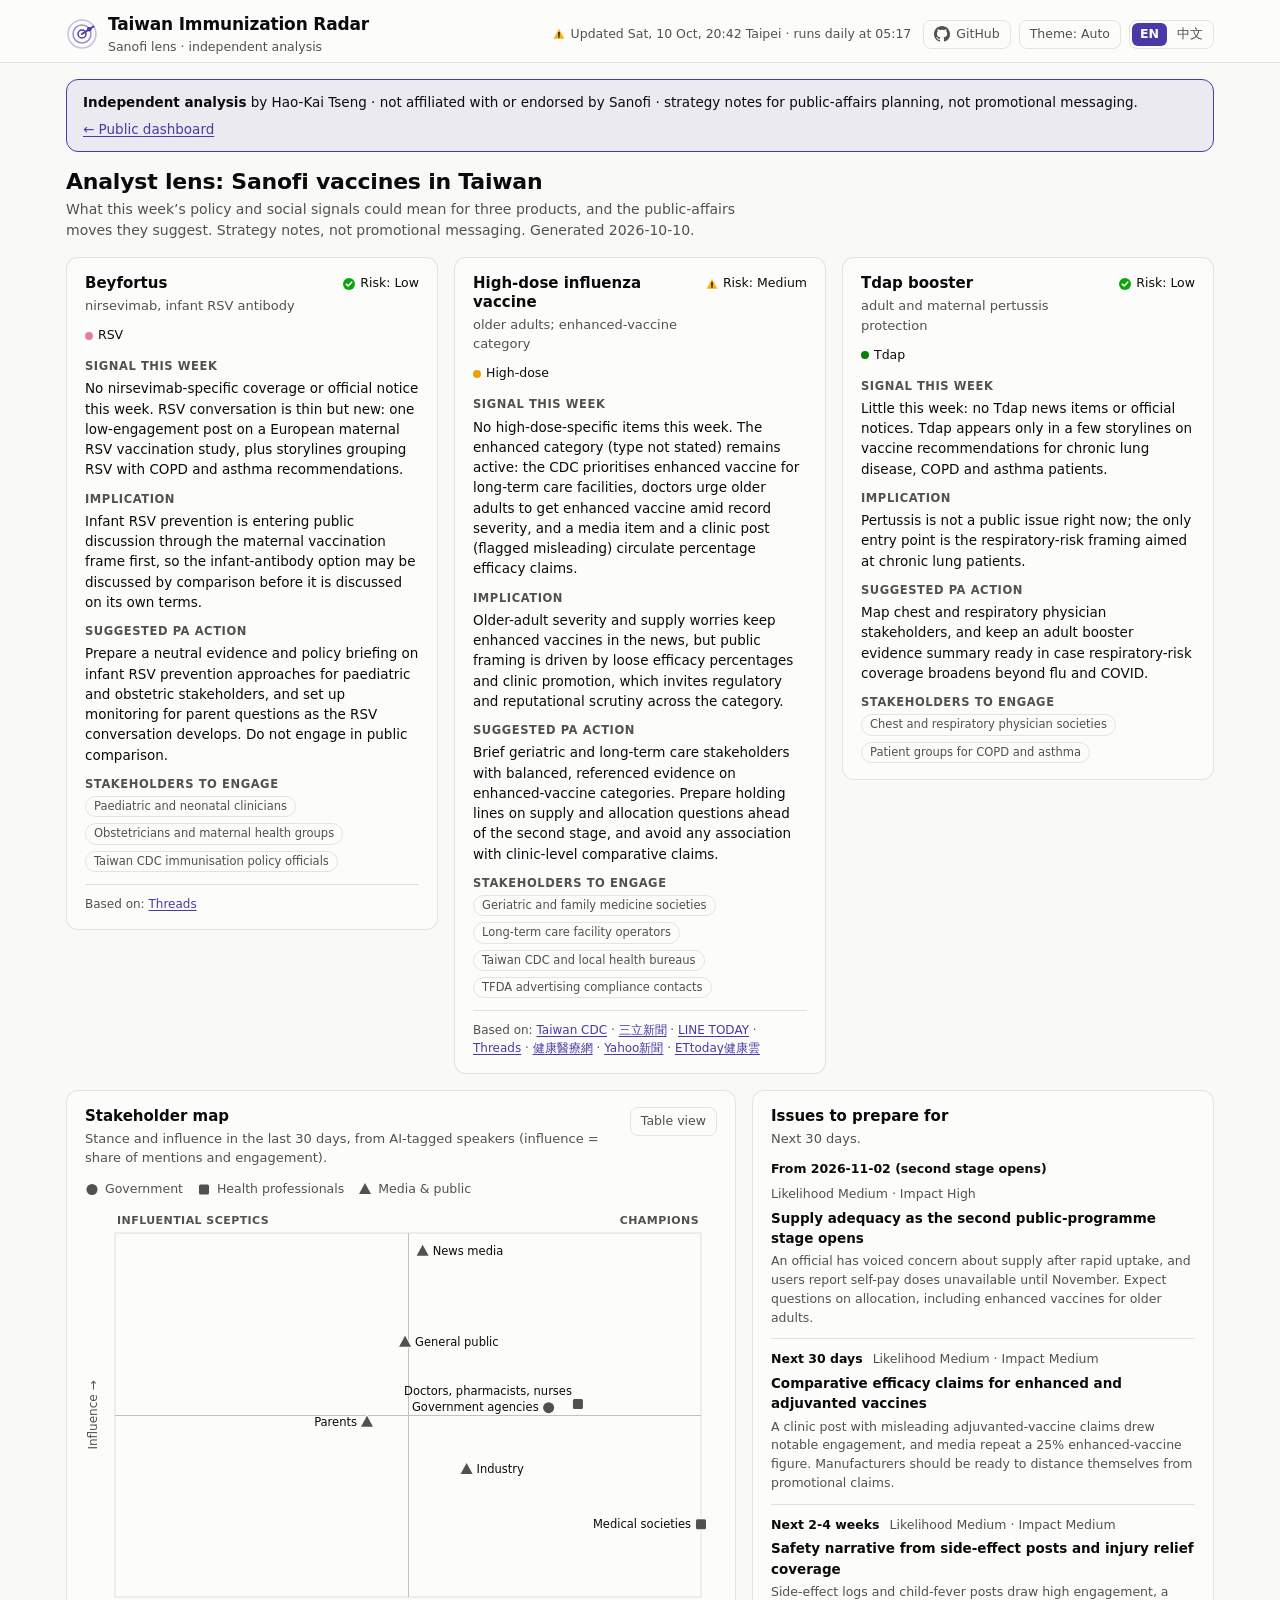
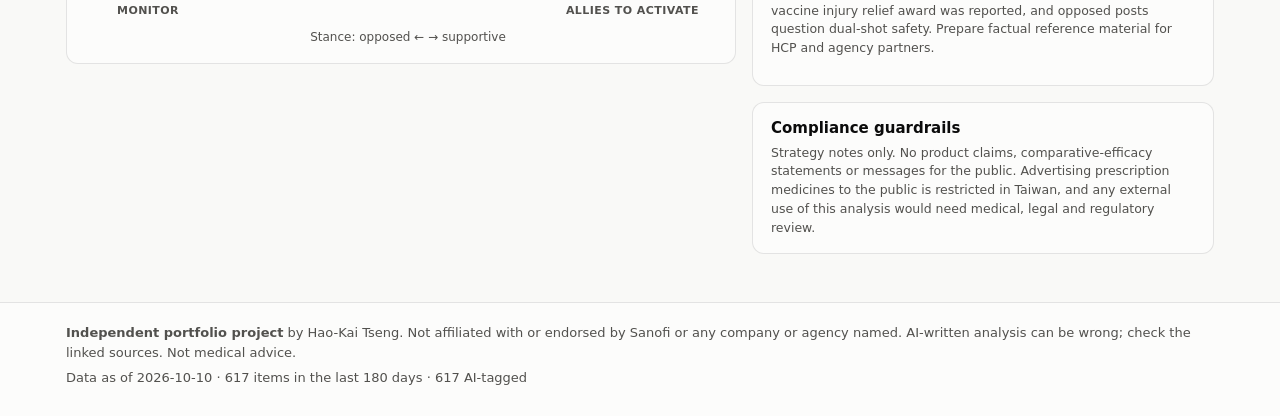
==== commit 73a674a3: "Add a Traditional Chinese version with an EN/中文 switch - Site: language switch at the top right (EN " ====
--- a/site/lens/index.html
+++ b/site/lens/index.html
@@ -5,12 +5,14 @@
 <meta name="viewport" content="width=device-width, initial-scale=1">
 <meta name="robots" content="noindex, nofollow">
 <title>Sanofi lens · Taiwan Immunization Radar</title>
+<script>/* set the language before first paint, so Chinese readers never see the English layout flash */
+try { var l = new URLSearchParams(location.search).get('lang') || localStorage.getItem('radar-lang'); if (l === 'zh') document.documentElement.lang = 'zh-Hant-TW'; } catch (e) {}</script>
 <link rel="stylesheet" href="../style.css">
 </head>
-<body data-page="lens">
+<body data-page="lens" data-title-zh="Sanofi 視角 · 台灣疫苗接種雷達">
 <header class="site-header">
   <div class="wrap header-row">
-    <a class="brand" href="../" aria-label="Taiwan Immunization Radar, public dashboard">
+    <a class="brand" href="../" data-keep-lang aria-label="Taiwan Immunization Radar, public dashboard" data-aria-zh="台灣疫苗接種雷達，公開儀表板">
       <svg class="brand-mark" viewBox="0 0 32 32" aria-hidden="true">
         <circle cx="16" cy="16" r="14" fill="none" stroke="currentColor" stroke-width="1.5" opacity=".3"/>
         <circle cx="16" cy="16" r="9" fill="none" stroke="currentColor" stroke-width="1.5" opacity=".55"/>
@@ -19,30 +21,37 @@
         <circle cx="23.2" cy="11.3" r="2.3" fill="currentColor"/>
       </svg>
       <span>
-        <span class="brand-name">Taiwan Immunization Radar</span>
-        <span class="brand-sub">Sanofi lens · independent analysis</span>
+        <span class="brand-name"><span data-lang="en">Taiwan Immunization Radar</span><span data-lang="zh">台灣疫苗接種雷達</span></span>
+        <span class="brand-sub"><span data-lang="en">Sanofi lens · independent analysis</span><span data-lang="zh">Sanofi 視角 · 獨立分析</span></span>
       </span>
     </a>
     <div class="header-meta">
       <span class="updated" id="updated"></span>
-      <a class="btn-ghost gh-link" href="https://github.com/haokaitseng/sanofi_taiwan_immunization_radar" target="_blank" rel="noopener noreferrer" aria-label="Source code on GitHub (opens in a new tab)">
-        <svg viewBox="0 0 16 16" aria-hidden="true"><path d="M8 0C3.58 0 0 3.58 0 8c0 3.54 2.29 6.53 5.47 7.59.4.07.55-.17.55-.38 0-.19-.01-.82-.01-1.49-2.01.37-2.53-.49-2.69-.94-.09-.23-.48-.94-.82-1.13-.28-.15-.68-.52-.01-.53.63-.01 1.08.58 1.23.82.72 1.21 1.87.87 2.33.66.07-.52.28-.87.51-1.07-1.78-.2-3.64-.89-3.64-3.95 0-.87.31-1.59.82-2.15-.08-.2-.36-1.02.08-2.12 0 0 .67-.21 2.2.82.64-.18 1.32-.27 2-.27.68 0 1.36.09 2 .27 1.53-1.04 2.2-.82 2.2-.82.44 1.1.16 1.92.08 2.12.51.56.82 1.27.82 2.15 0 3.07-1.87 3.75-3.65 3.95.29.25.54.73.54 1.48 0 1.07-.01 1.93-.01 2.2 0 .21.15.46.55.38A8.013 8.013 0 0016 8c0-4.42-3.58-8-8-8z"/></svg>
-        <span class="hide-sm">GitHub</span>
-      </a>
-      <button class="btn-ghost" id="theme-btn" type="button">Theme: Auto</button>
+      <div class="meta-controls">
+        <a class="btn-ghost gh-link" href="https://github.com/haokaitseng/sanofi_taiwan_immunization_radar" target="_blank" rel="noopener noreferrer" aria-label="Source code on GitHub (opens in a new tab)" data-aria-zh="GitHub 原始碼（另開新分頁）">
+          <svg viewBox="0 0 16 16" aria-hidden="true"><path d="M8 0C3.58 0 0 3.58 0 8c0 3.54 2.29 6.53 5.47 7.59.4.07.55-.17.55-.38 0-.19-.01-.82-.01-1.49-2.01.37-2.53-.49-2.69-.94-.09-.23-.48-.94-.82-1.13-.28-.15-.68-.52-.01-.53.63-.01 1.08.58 1.23.82.72 1.21 1.87.87 2.33.66.07-.52.28-.87.51-1.07-1.78-.2-3.64-.89-3.64-3.95 0-.87.31-1.59.82-2.15-.08-.2-.36-1.02.08-2.12 0 0 .67-.21 2.2.82.64-.18 1.32-.27 2-.27.68 0 1.36.09 2 .27 1.53-1.04 2.2-.82 2.2-.82.44 1.1.16 1.92.08 2.12.51.56.82 1.27.82 2.15 0 3.07-1.87 3.75-3.65 3.95.29.25.54.73.54 1.48 0 1.07-.01 1.93-.01 2.2 0 .21.15.46.55.38A8.013 8.013 0 0016 8c0-4.42-3.58-8-8-8z"/></svg>
+          <span class="hide-sm">GitHub</span>
+        </a>
+        <button class="btn-ghost" id="theme-btn" type="button">Theme: Auto</button>
+        <div class="lang-switch" role="group" aria-label="Language / 語言">
+          <button type="button" data-lang-set="en" aria-pressed="true" lang="en">EN</button>
+          <button type="button" data-lang-set="zh" aria-pressed="false" lang="zh-Hant-TW">中文</button>
+        </div>
+      </div>
     </div>
   </div>
 </header>
 
 <main class="wrap" id="main">
-  <noscript><p class="card">This page needs JavaScript.</p></noscript>
-  <p class="card" id="load-error" hidden>Could not load today’s data file. Please try again later.</p>
-  <section id="view-lens" aria-label="Analyst lens"></section>
+  <noscript><p class="card">This page needs JavaScript. 此頁面需要 JavaScript。</p></noscript>
+  <p class="card" id="load-error" hidden><span data-lang="en">Could not load today’s data file. Please try again later.</span><span data-lang="zh">無法載入今日的資料檔，請稍後再試。</span></p>
+  <section id="view-lens" aria-label="Analyst lens" data-aria-zh="分析視角"></section>
 </main>
 
 <footer class="site-footer">
   <div class="wrap">
-    <p><strong>Independent portfolio project</strong> by Hao-Kai Tseng. Not affiliated with or endorsed by Sanofi or any company or agency named. AI-written analysis can be wrong; check the linked sources. Not medical advice.</p>
+    <p data-lang="en"><strong>Independent portfolio project</strong> by Hao-Kai Tseng. Not affiliated with or endorsed by Sanofi or any company or agency named. AI-written analysis can be wrong; check the linked sources. Not medical advice.</p>
+    <p data-lang="zh"><strong>獨立作品集專案</strong>，作者 Hao-Kai Tseng。與 Sanofi 或文中提及的任何公司、機關均無隸屬或背書關係。AI 撰寫的分析可能有誤，請查證連結的來源。非醫療建議。</p>
     <p id="footer-meta"></p>
   </div>
 </footer>
--- a/site/style.css
+++ b/site/style.css
@@ -120,7 +120,7 @@
 .status-icon { flex: none; display: block; }
 @media (max-width: 700px) {
   .site-header { position: static; }
-  .header-meta { width: 100%; justify-content: space-between; flex-wrap: nowrap; }
+  .header-meta { width: 100%; justify-content: space-between; }   /* controls wrap under "Updated" on narrow phones */
   .hide-sm { display: none; }
 }
 
@@ -404,7 +404,18 @@
 .gh-mobile { display: none; }
 @media (max-width: 700px) {
   .gh-desktop { display: none; }
-  .gh-mobile { display: inline-flex; margin-left: auto; }
-  .gh-mobile + #theme-btn { flex: none; }
+  .gh-mobile { display: inline-flex; }
 }
 @media (max-width: 700px) { .tabs button { padding-left: 10px; padding-right: 10px; } }
+
+/* ---------- language switch (top right) ---------- */
+.meta-controls { display: flex; align-items: center; gap: 8px; margin-left: auto; }
+.lang-switch { display: inline-flex; flex: none; gap: 2px; padding: 2px; border: 1px solid var(--border); border-radius: 8px; }
+.lang-switch button {
+  appearance: none; background: none; border: 0; border-radius: 6px; padding: 2px 8px;
+  font-size: 12.5px; color: var(--text-2); cursor: pointer; white-space: nowrap;
+}
+.lang-switch button:hover { background: var(--surface-2); color: var(--text-1); }
+.lang-switch button[aria-pressed="true"] { background: var(--accent); color: var(--accent-ink); font-weight: 600; }
+/* Static markup holds both languages; the one that does not match <html lang> is hidden. */
+html:not([lang|="zh"]) [data-lang="zh"], html[lang|="zh"] [data-lang="en"] { display: none !important; }
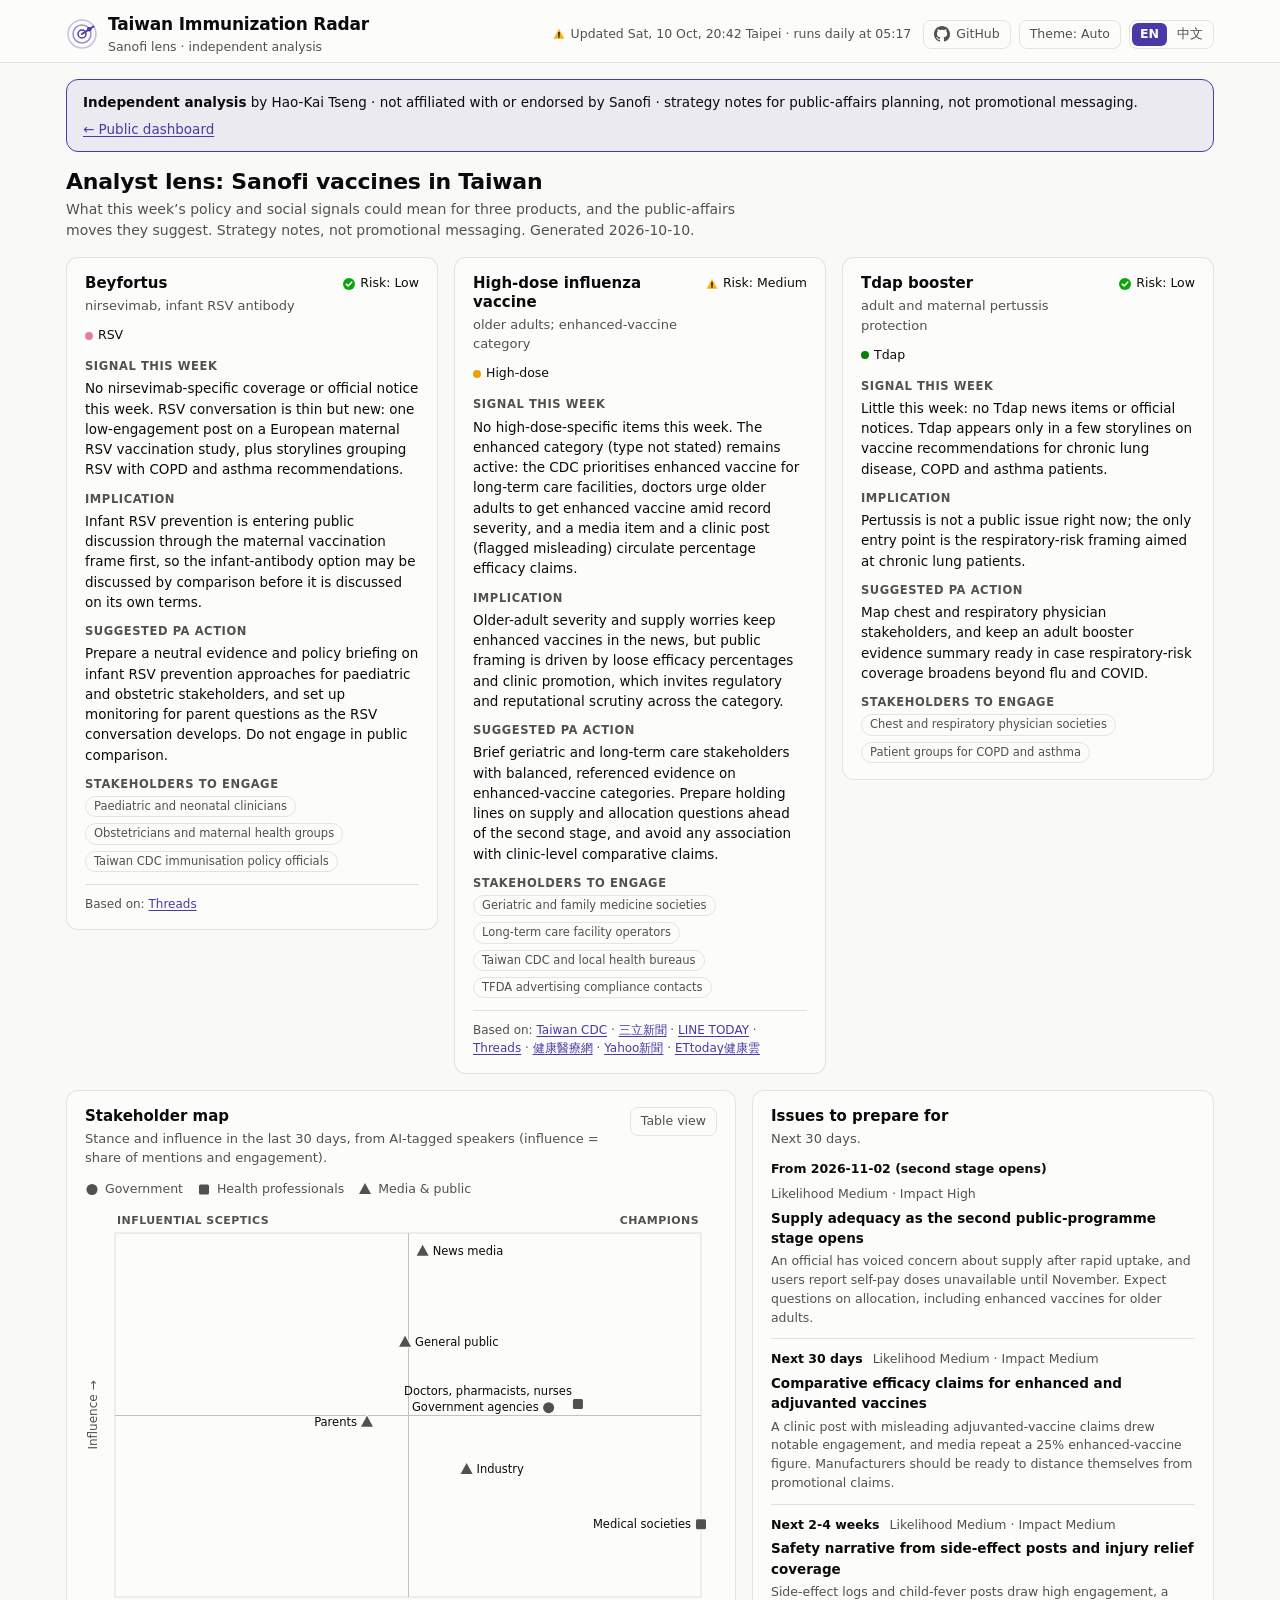
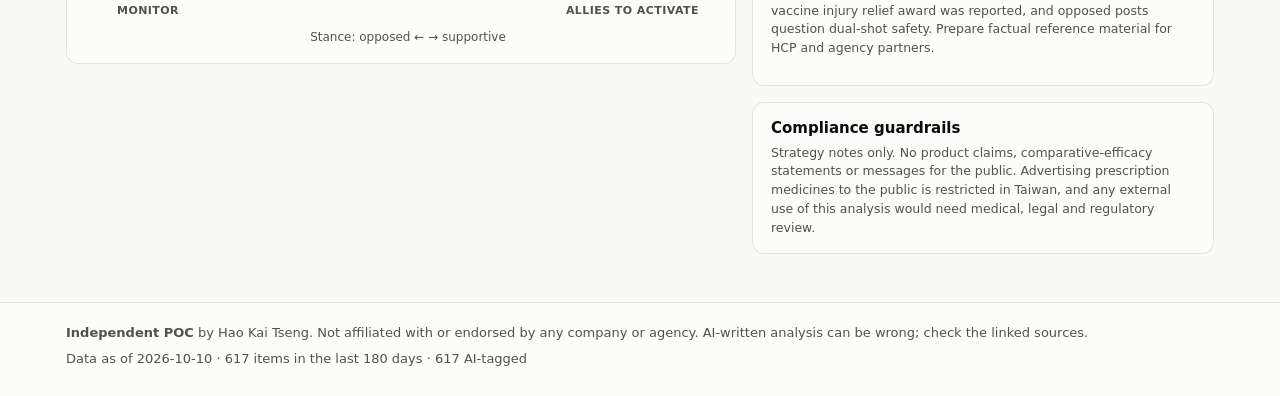
==== commit e9333149: "wording: minor adjustments" ====
--- a/site/lens/index.html
+++ b/site/lens/index.html
@@ -50,8 +50,8 @@
 
 <footer class="site-footer">
   <div class="wrap">
-    <p data-lang="en"><strong>Independent portfolio project</strong> by Hao-Kai Tseng. Not affiliated with or endorsed by Sanofi or any company or agency named. AI-written analysis can be wrong; check the linked sources. Not medical advice.</p>
-    <p data-lang="zh"><strong>獨立作品集專案</strong>，作者 Hao-Kai Tseng。與 Sanofi 或文中提及的任何公司、機關均無隸屬或背書關係。AI 撰寫的分析可能有誤，請查證連結的來源。非醫療建議。</p>
+    <p data-lang="en"><strong>Independent POC</strong> by Hao Kai Tseng. Not affiliated with or endorsed by any company or agency. AI-written analysis can be wrong; check the linked sources.</p>
+    <p data-lang="zh"><strong>獨立專案</strong>，作者 曾皓楷。與任何公司機關均無隸屬或背書關係。AI 撰寫的分析可能有誤，請查證連結的來源。</p>
     <p id="footer-meta"></p>
   </div>
 </footer>
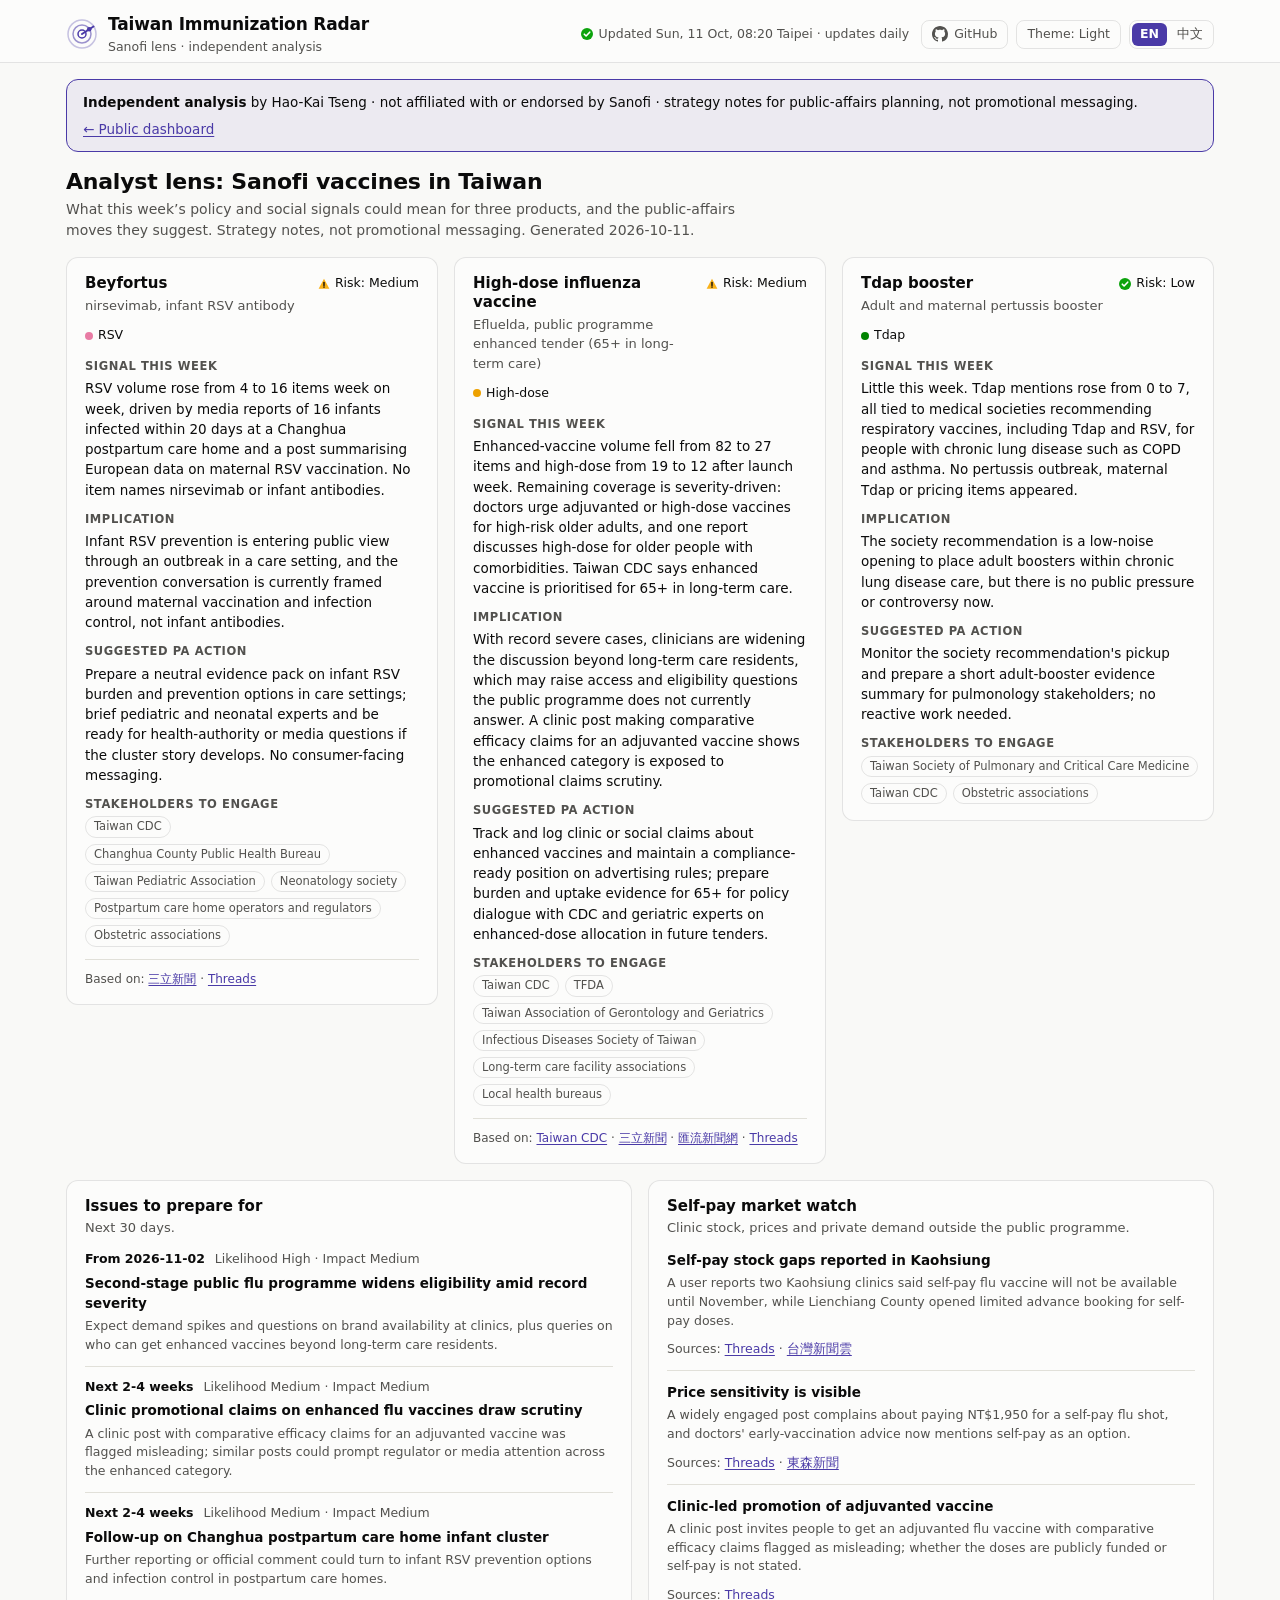
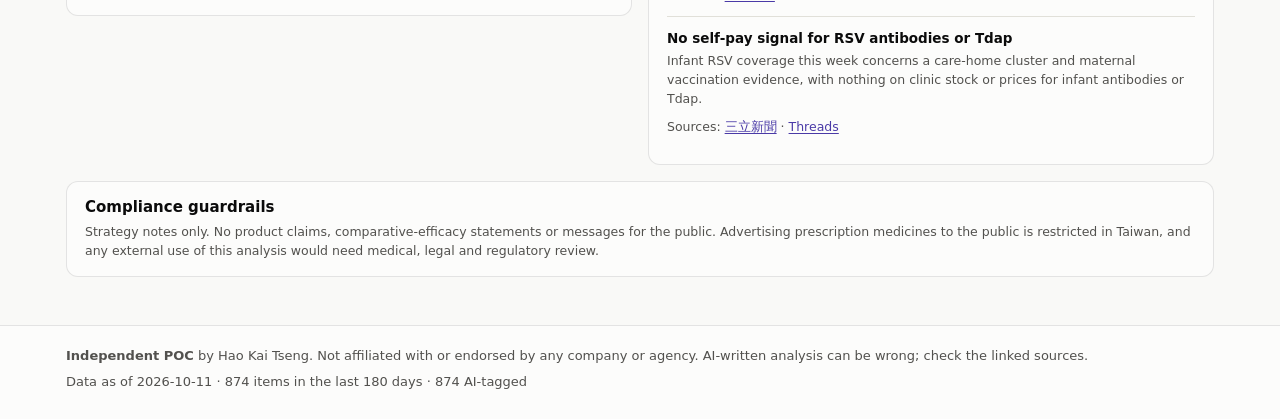
==== commit fd165728: "English funding headings; Light theme by default - Today page: "Who pays: publicly funded vs self-pa" ====
--- a/site/lens/index.html
+++ b/site/lens/index.html
@@ -5,8 +5,9 @@
 <meta name="viewport" content="width=device-width, initial-scale=1">
 <meta name="robots" content="noindex, nofollow">
 <title>Sanofi lens · Taiwan Immunization Radar</title>
-<script>/* set the language before first paint, so Chinese readers never see the English layout flash */
-try { var l = new URLSearchParams(location.search).get('lang') || localStorage.getItem('radar-lang'); if (l === 'zh') document.documentElement.lang = 'zh-Hant-TW'; } catch (e) {}</script>
+<script>/* set the language and theme before first paint, so the page never flashes the wrong language or theme */
+try { var l = new URLSearchParams(location.search).get('lang') || localStorage.getItem('radar-lang'); if (l === 'zh') document.documentElement.lang = 'zh-Hant-TW';
+  var t = localStorage.getItem('radar-theme') || 'light'; if (t !== 'auto') document.documentElement.dataset.theme = t; } catch (e) {}</script>
 <link rel="stylesheet" href="../style.css">
 </head>
 <body data-page="lens" data-title-zh="Sanofi 視角 · 台灣疫苗接種雷達">
@@ -32,7 +33,7 @@
           <svg viewBox="0 0 16 16" aria-hidden="true"><path d="M8 0C3.58 0 0 3.58 0 8c0 3.54 2.29 6.53 5.47 7.59.4.07.55-.17.55-.38 0-.19-.01-.82-.01-1.49-2.01.37-2.53-.49-2.69-.94-.09-.23-.48-.94-.82-1.13-.28-.15-.68-.52-.01-.53.63-.01 1.08.58 1.23.82.72 1.21 1.87.87 2.33.66.07-.52.28-.87.51-1.07-1.78-.2-3.64-.89-3.64-3.95 0-.87.31-1.59.82-2.15-.08-.2-.36-1.02.08-2.12 0 0 .67-.21 2.2.82.64-.18 1.32-.27 2-.27.68 0 1.36.09 2 .27 1.53-1.04 2.2-.82 2.2-.82.44 1.1.16 1.92.08 2.12.51.56.82 1.27.82 2.15 0 3.07-1.87 3.75-3.65 3.95.29.25.54.73.54 1.48 0 1.07-.01 1.93-.01 2.2 0 .21.15.46.55.38A8.013 8.013 0 0016 8c0-4.42-3.58-8-8-8z"/></svg>
           <span class="hide-sm">GitHub</span>
         </a>
-        <button class="btn-ghost" id="theme-btn" type="button">Theme: Auto</button>
+        <button class="btn-ghost" id="theme-btn" type="button">Theme: Light</button>
         <div class="lang-switch" role="group" aria-label="Language / 語言">
           <button type="button" data-lang-set="en" aria-pressed="true" lang="en">EN</button>
           <button type="button" data-lang-set="zh" aria-pressed="false" lang="zh-Hant-TW">中文</button>
--- a/site/style.css
+++ b/site/style.css
@@ -39,6 +39,8 @@
   --good: #0ca30c; --warning: #fab219; --serious: #ec835a; --critical: #d03b3b;
   --good-text: #006300; --bad-text: #d03b3b;
   --tip-shadow: 0 8px 28px rgba(11, 11, 11, 0.14);
+  /* who pays: hues outside the vaccine palette; "both" is a stripe of the two */
+  --f-pub: #7c5cd6; --f-self: #b0662a; --f-ns: #c3c2b7;
 }
 @media (prefers-color-scheme: dark) {
   :root:where(:not([data-theme="light"])) {
@@ -55,6 +57,7 @@
     --seq-ink-4: #0b0b0b; --seq-ink-5: #0b0b0b; --seq-ink-6: #0b0b0b;
     --good-text: #0ca30c; --bad-text: #e66767;
     --tip-shadow: 0 8px 28px rgba(0, 0, 0, 0.5);
+    --f-pub: #a491f0; --f-self: #d98a4a; --f-ns: #52514e;
   }
 }
 :root[data-theme="dark"] {
@@ -71,6 +74,7 @@
   --seq-ink-4: #0b0b0b; --seq-ink-5: #0b0b0b; --seq-ink-6: #0b0b0b;
   --good-text: #0ca30c; --bad-text: #e66767;
   --tip-shadow: 0 8px 28px rgba(0, 0, 0, 0.5);
+  --f-pub: #a491f0; --f-self: #d98a4a; --f-ns: #52514e;
 }
 
 /* ---------- base ---------- */
@@ -216,11 +220,12 @@
 }
 
 /* ---------- KPI tiles ---------- */
-.kpis { display: grid; gap: 16px; grid-template-columns: repeat(4, minmax(0, 1fr)); }
+.kpis { display: grid; gap: 16px; grid-template-columns: repeat(5, minmax(0, 1fr)); }
+@media (max-width: 1060px) { .kpis { grid-template-columns: repeat(3, minmax(0, 1fr)); } }
 .attn { display: grid; gap: 16px; grid-template-columns: repeat(auto-fit, minmax(160px, 1fr)); }
-@media (max-width: 980px) { .kpis { grid-template-columns: repeat(2, minmax(0, 1fr)); } }
+@media (max-width: 980px) { .kpis { grid-template-columns: repeat(2, minmax(0, 1fr)); } .kpis > :last-child:nth-child(odd) { grid-column: 1 / -1; } }
 @media (max-width: 480px) { .kpis, .attn { gap: 10px; } .attn { grid-template-columns: repeat(2, minmax(0, 1fr)); } .kpi { padding: 12px 12px; } .kpi-value { font-size: 26px; } }
-@media (max-width: 330px) { .kpis, .attn { grid-template-columns: 1fr; } }
+@media (max-width: 330px) { .kpis, .attn { grid-template-columns: 1fr; } .kpis > :last-child:nth-child(odd) { grid-column: auto; } }
 .chips-inline { display: inline-flex; flex-wrap: wrap; gap: 2px 10px; }
 .kpi { padding: 14px 16px; }
 .kpi-label { font-size: 13px; color: var(--text-2); }
@@ -264,13 +269,6 @@
 .chart .seg-mark:hover, .chart .seg-mark:focus { filter: brightness(1.1); }
 .chart .seg-mark:focus-visible { stroke: var(--text-1); stroke-width: 2; }
 .chart:focus-visible { outline: 2px solid var(--accent); outline-offset: 4px; border-radius: 4px; }
-.chart .quad-label { fill: var(--text-2); font-size: 11px; font-weight: 600; letter-spacing: 0.04em; text-transform: uppercase; }
-.chart .axis-title { fill: var(--text-2); font-size: 12px; }
-.chart .mark { fill: var(--text-2); stroke: var(--surface); stroke-width: 2; paint-order: stroke; }
-.chart .pt { outline: none; cursor: default; }
-.chart .pt:hover .mark, .chart .pt:focus .mark { fill: var(--accent); }
-.chart .hit { fill: transparent; }
-.chart .pt-label { fill: var(--text-1); font-size: 11.5px; }
 .event-list {
   list-style: none; margin: 12px 0 0; padding: 10px 0 0; border-top: 1px solid var(--grid);
   display: grid; grid-template-columns: repeat(auto-fill, minmax(270px, 1fr)); gap: 6px 20px;
@@ -318,8 +316,6 @@
 .narr-cards > li:first-child { border-top: 0; padding-top: 0; }
 .narr-foot { display: flex; flex-wrap: wrap; align-items: center; gap: 6px 14px; margin-top: 4px; }
 @media (max-width: 700px) { .narr-wide { display: none; } .narr-cards { display: grid; } }
-.pt-key { list-style: none; margin: 12px 0 0; padding: 10px 0 0; border-top: 1px solid var(--grid); display: grid; grid-template-columns: repeat(2, minmax(0, 1fr)); gap: 4px 12px; font-size: 12.5px; color: var(--text-2); }
-.pt-key b { color: var(--text-1); font-variant-numeric: tabular-nums; margin-right: 4px; }
 
 /* tooltip */
 #tip {
@@ -380,8 +376,6 @@
 .product dd { margin: 3px 0 0; font-size: 13.5px; }
 .who { display: flex; flex-wrap: wrap; gap: 6px; }
 .basis { font-size: 12px; color: var(--text-2); margin-top: 12px; border-top: 1px solid var(--grid); padding-top: 10px; }
-.grid-lens { display: grid; gap: 16px; grid-template-columns: minmax(0, 1.45fr) minmax(0, 1fr); align-items: start; }
-@media (max-width: 900px) { .grid-lens { grid-template-columns: 1fr; } }
 body.is-lens .tabs, body.is-lens #status-strip { display: none; }
 
 /* ---------- footer ---------- */
@@ -419,3 +413,16 @@
 .lang-switch button[aria-pressed="true"] { background: var(--accent); color: var(--accent-ink); font-weight: 600; }
 /* Static markup holds both languages; the one that does not match <html lang> is hidden. */
 html:not([lang|="zh"]) [data-lang="zh"], html[lang|="zh"] [data-lang="en"] { display: none !important; }
+
+/* ---------- who pays (公費 / 自費) ---------- */
+.fund-public { background: var(--f-pub); }
+.fund-self_pay { background: var(--f-self); }
+.fund-both { background: repeating-linear-gradient(45deg, var(--f-pub) 0 3px, var(--f-self) 3px 6px); }
+.fund-not_stated { background: var(--f-ns); }
+.fund {
+  display: inline-flex; align-items: center; gap: 5px; white-space: nowrap; font-size: 12px; line-height: 1.6;
+  color: var(--text-1); border: 1px solid var(--border); border-radius: 999px; padding: 0 8px 0 6px;
+}
+.fund-key { display: inline-block; width: 9px; height: 9px; border-radius: 2px; flex: none; }
+.narr-ex { font-size: 12.5px; font-weight: 400; line-height: 1.7; margin-top: 6px; }
+.narr-ex-label { color: var(--text-2); }
